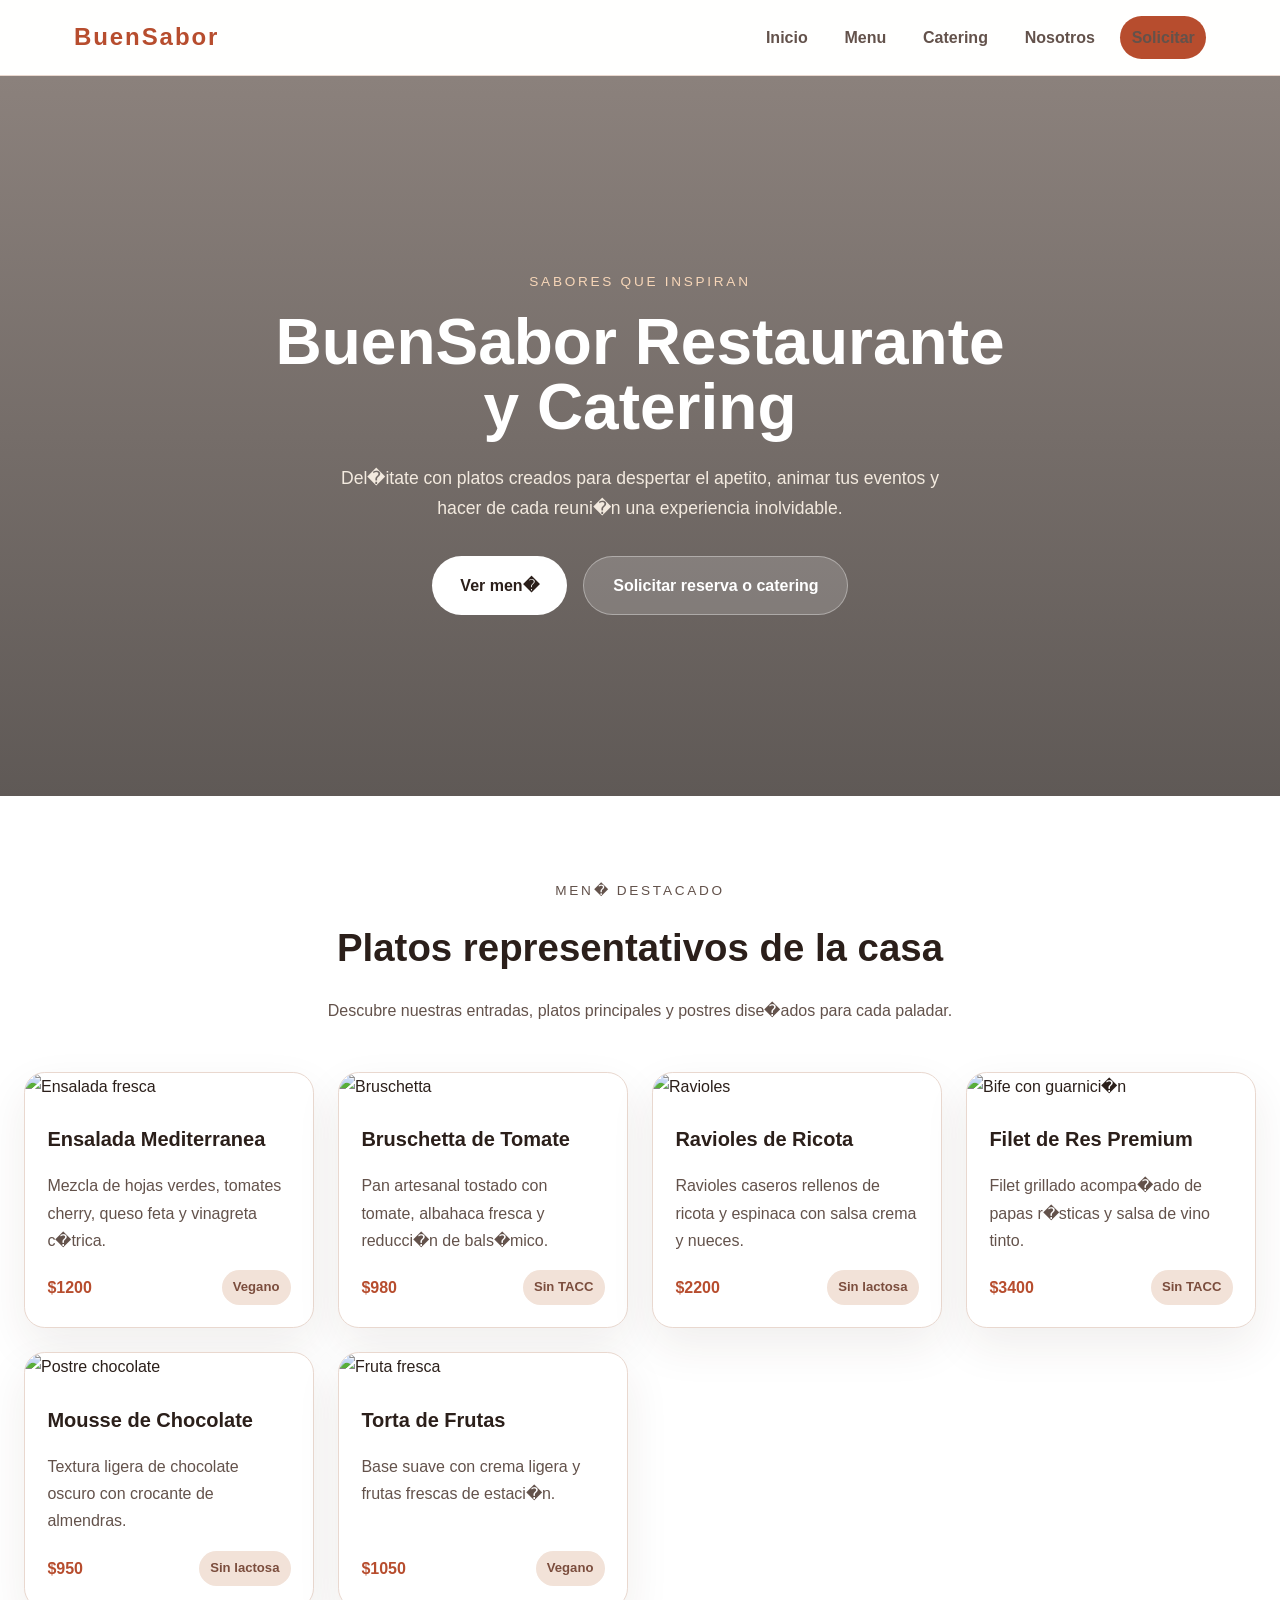
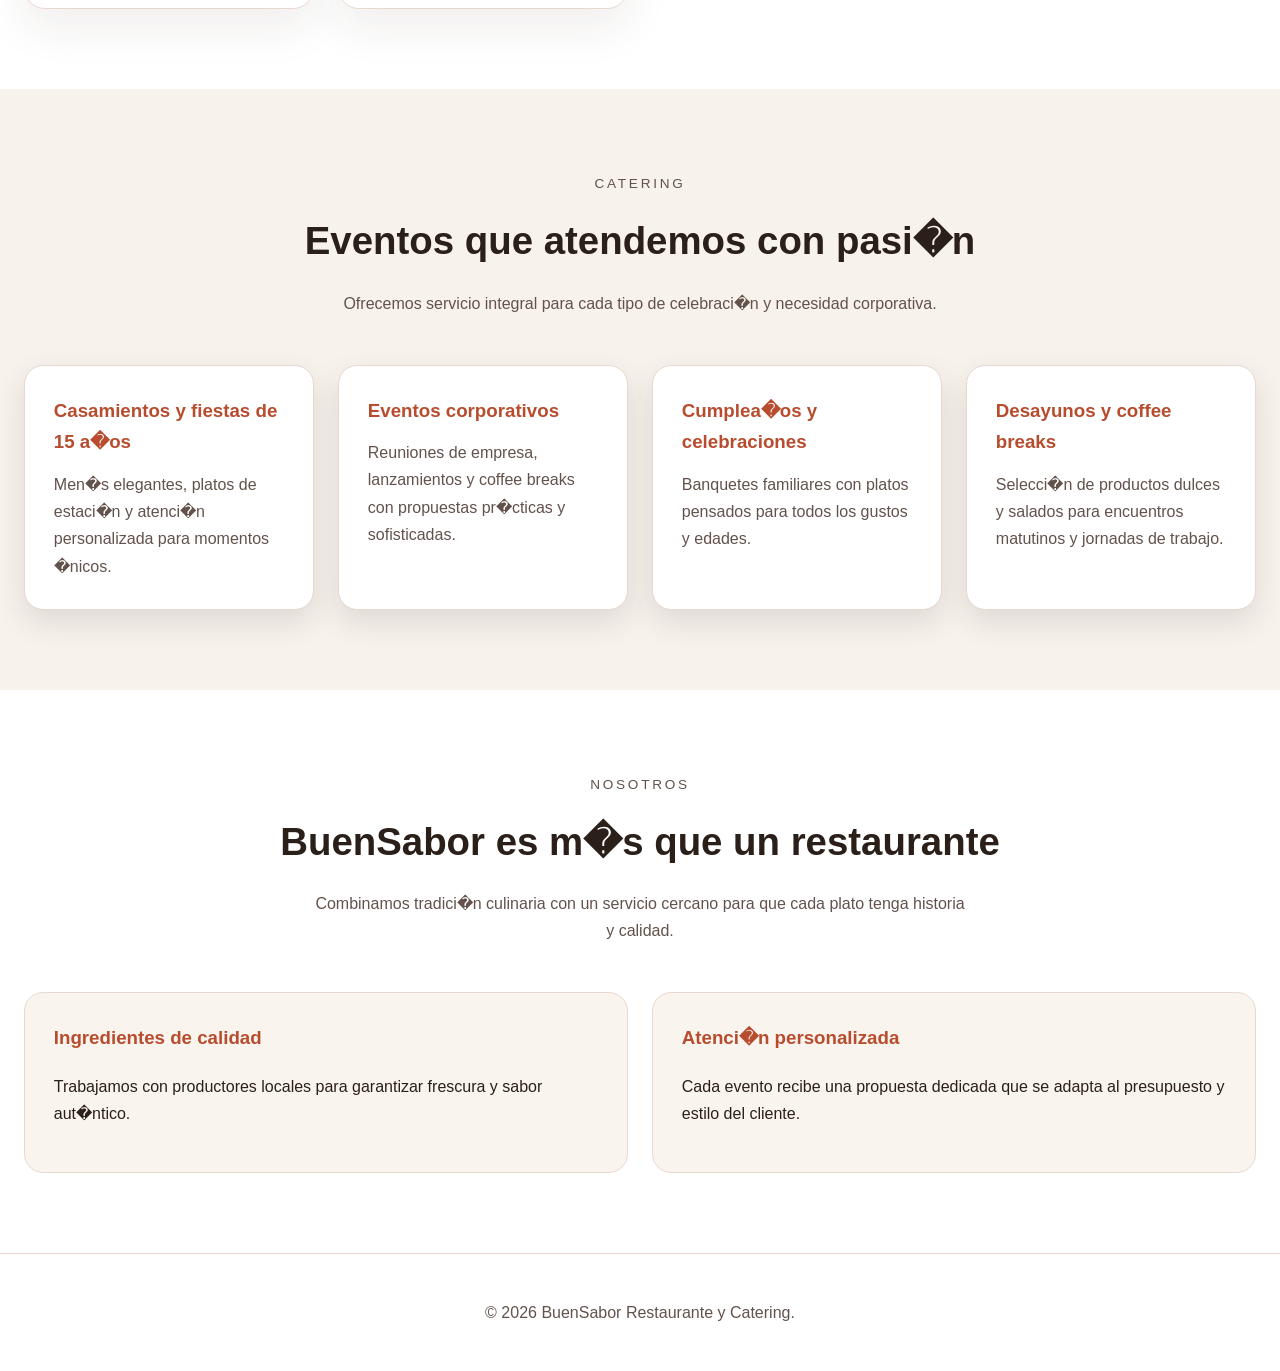
==== index.html @ 1d036498 "construir pagina principal del sitio buen sabor" ====
<!DOCTYPE html>
<html lang="es">
  <head>
    <meta charset="UTF-8" />
    <meta name="viewport" content="width=device-width, initial-scale=1.0" />
    <title>BuenSabor | Restaurante y Catering</title>
    <link rel="stylesheet" href="styles.css" />
  </head>
  <body>
    <header class="site-header" id="inicio">
      <div class="header-inner">
        <div class="logo">BuenSabor</div>
        <nav class="main-nav">
          <a href="#inicio">Inicio</a>
          <a href="#menu">Menu</a>
          <a href="#catering">Catering</a>
          <a href="#nosotros">Nosotros</a>
          <a class="btn-link" href="solicitud.html">Solicitar</a>
        </nav>
      </div>
    </header>

    <main>
      <section class="hero">
        <div class="hero-overlay"></div>
        <div class="hero-content">
          <p class="eyebrow">Sabores que inspiran</p>
          <h1>BuenSabor Restaurante y Catering</h1>
          <p class="hero-text">
            Del�itate con platos creados para despertar el apetito, animar tus eventos y
            hacer de cada reuni�n una experiencia inolvidable.
          </p>
          <div class="hero-actions">
            <a class="btn btn-primary" href="#menu">Ver men�</a>
            <a class="btn btn-secondary" href="solicitud.html">Solicitar reserva o catering</a>
          </div>
        </div>
      </section>

      <section id="menu" class="section section-menu">
        <div class="section-header">
          <p class="eyebrow">Men� Destacado</p>
          <h2>Platos representativos de la casa</h2>
          <p>Descubre nuestras entradas, platos principales y postres dise�ados para cada paladar.</p>
        </div>

        <div class="dish-grid">
          <article class="dish-card">
            <img src="https://images.unsplash.com/photo-1551218808-94e220e084d2?auto=format&fit=crop&w=800&q=80" alt="Ensalada fresca" />
            <div class="dish-info">
              <h3>Ensalada Mediterranea</h3>
              <p>Mezcla de hojas verdes, tomates cherry, queso feta y vinagreta c�trica.</p>
              <div class="dish-footer">
                <span class="price">$1200</span>
                <span class="badge">Vegano</span>
              </div>
            </div>
          </article>

          <article class="dish-card">
            <img src="https://images.unsplash.com/photo-1504674900247-0877df9cc836?auto=format&fit=crop&w=800&q=80" alt="Bruschetta" />
            <div class="dish-info">
              <h3>Bruschetta de Tomate</h3>
              <p>Pan artesanal tostado con tomate, albahaca fresca y reducci�n de bals�mico.</p>
              <div class="dish-footer">
                <span class="price">$980</span>
                <span class="badge">Sin TACC</span>
              </div>
            </div>
          </article>

          <article class="dish-card">
            <img src="https://images.unsplash.com/photo-1516684669134-de6d2c2f4ba5?auto=format&fit=crop&w=800&q=80" alt="Ravioles" />
            <div class="dish-info">
              <h3>Ravioles de Ricota</h3>
              <p>Ravioles caseros rellenos de ricota y espinaca con salsa crema y nueces.</p>
              <div class="dish-footer">
                <span class="price">$2200</span>
                <span class="badge">Sin lactosa</span>
              </div>
            </div>
          </article>

          <article class="dish-card">
            <img src="https://images.unsplash.com/photo-1522770179533-24471fcdba45?auto=format&fit=crop&w=800&q=80" alt="Bife con guarnici�n" />
            <div class="dish-info">
              <h3>Filet de Res Premium</h3>
              <p>Filet grillado acompa�ado de papas r�sticas y salsa de vino tinto.</p>
              <div class="dish-footer">
                <span class="price">$3400</span>
                <span class="badge">Sin TACC</span>
              </div>
            </div>
          </article>

          <article class="dish-card">
            <img src="https://images.unsplash.com/photo-1517248135467-4c7edcad34c4?auto=format&fit=crop&w=800&q=80" alt="Postre chocolate" />
            <div class="dish-info">
              <h3>Mousse de Chocolate</h3>
              <p>Textura ligera de chocolate oscuro con crocante de almendras.</p>
              <div class="dish-footer">
                <span class="price">$950</span>
                <span class="badge">Sin lactosa</span>
              </div>
            </div>
          </article>

          <article class="dish-card">
            <img src="https://images.unsplash.com/photo-1514516870925-5d0bf7d9d657?auto=format&fit=crop&w=800&q=80" alt="Fruta fresca" />
            <div class="dish-info">
              <h3>Torta de Frutas</h3>
              <p>Base suave con crema ligera y frutas frescas de estaci�n.</p>
              <div class="dish-footer">
                <span class="price">$1050</span>
                <span class="badge">Vegano</span>
              </div>
            </div>
          </article>
        </div>
      </section>

      <section id="catering" class="section section-catering">
        <div class="section-header">
          <p class="eyebrow">Catering</p>
          <h2>Eventos que atendemos con pasi�n</h2>
          <p>Ofrecemos servicio integral para cada tipo de celebraci�n y necesidad corporativa.</p>
        </div>

        <div class="event-grid">
          <article class="event-card">
            <h3>Casamientos y fiestas de 15 a�os</h3>
            <p>Men�s elegantes, platos de estaci�n y atenci�n personalizada para momentos �nicos.</p>
          </article>
          <article class="event-card">
            <h3>Eventos corporativos</h3>
            <p>Reuniones de empresa, lanzamientos y coffee breaks con propuestas pr�cticas y sofisticadas.</p>
          </article>
          <article class="event-card">
            <h3>Cumplea�os y celebraciones</h3>
            <p>Banquetes familiares con platos pensados para todos los gustos y edades.</p>
          </article>
          <article class="event-card">
            <h3>Desayunos y coffee breaks</h3>
            <p>Selecci�n de productos dulces y salados para encuentros matutinos y jornadas de trabajo.</p>
          </article>
        </div>
      </section>

      <section id="nosotros" class="section section-about">
        <div class="section-header">
          <p class="eyebrow">Nosotros</p>
          <h2>BuenSabor es m�s que un restaurante</h2>
          <p>Combinamos tradici�n culinaria con un servicio cercano para que cada plato tenga historia y calidad.</p>
        </div>
        <div class="about-grid">
          <div class="about-card">
            <h3>Ingredientes de calidad</h3>
            <p>Trabajamos con productores locales para garantizar frescura y sabor aut�ntico.</p>
          </div>
          <div class="about-card">
            <h3>Atenci�n personalizada</h3>
            <p>Cada evento recibe una propuesta dedicada que se adapta al presupuesto y estilo del cliente.</p>
          </div>
        </div>
      </section>
    </main>

    <footer class="site-footer">
      <p>&copy; 2026 BuenSabor Restaurante y Catering.</p>
    </footer>
  </body>
</html>
---- styles.css ----
:root {
  --bg: #f8f2ed;
  --surface: #ffffff;
  --text: #2b1f1a;
  --muted: #63524b;
  --primary: #b74d2e;
  --accent: #dfb590;
  --border: #e9d8cf;
  --shadow: rgba(43, 31, 25, 0.12);
  font-family: "Inter", "Segoe UI", Tahoma, Geneva, Verdana, sans-serif;
}

* {
  box-sizing: border-box;
}

html {
  scroll-behavior: smooth;
}

body {
  margin: 0;
  background: var(--bg);
  color: var(--text);
  line-height: 1.7;
}

img {
  width: 100%;
  display: block;
  border-radius: 1rem 1rem 0 0;
}

.site-header {
  background: rgba(255, 255, 255, 0.95);
  border-bottom: 1px solid var(--border);
  position: sticky;
  top: 0;
  z-index: 20;
}

.header-inner {
  max-width: 1180px;
  margin: 0 auto;
  padding: 1rem 1.5rem;
  display: flex;
  align-items: center;
  justify-content: space-between;
  gap: 1rem;
}

.logo {
  font-size: 1.5rem;
  font-weight: 800;
  letter-spacing: 0.08em;
  color: var(--primary);
}

.main-nav {
  display: flex;
  flex-wrap: wrap;
  gap: 0.9rem;
  align-items: center;
}

.main-nav a {
  color: var(--muted);
  text-decoration: none;
  font-weight: 600;
  padding: 0.5rem 0.7rem;
}

.main-nav a:hover,
.main-nav a:focus {
  color: var(--primary);
}

.btn-link {
  background: var(--primary);
  color: #fff;
  border-radius: 999px;
  padding: 0.65rem 1rem;
}

.hero {
  position: relative;
  min-height: 80vh;
  display: flex;
  align-items: center;
  background-image: url('https://images.unsplash.com/photo-1504674900247-0877df9cc836?auto=format&fit=crop&w=1400&q=80');
  background-size: cover;
  background-position: center;
  color: #fff;
}

.hero-overlay {
  position: absolute;
  inset: 0;
  background: linear-gradient(180deg, rgba(31, 17, 12, 0.5), rgba(13, 7, 5, 0.65));
}

.hero-content {
  position: relative;
  max-width: 780px;
  margin: 0 auto;
  padding: 4rem 1.5rem;
  text-align: center;
}

.eyebrow {
  display: inline-block;
  margin-bottom: 1rem;
  color: #f7d6b8;
  letter-spacing: 0.2em;
  text-transform: uppercase;
  font-size: 0.85rem;
}

.hero h1 {
  font-size: clamp(2.8rem, 5vw, 4.5rem);
  margin: 0;
  line-height: 1.02;
}

.hero-text {
  margin: 1.5rem auto 2rem;
  max-width: 640px;
  font-size: 1.1rem;
  color: #f3eadf;
}

.hero-actions {
  display: flex;
  flex-wrap: wrap;
  justify-content: center;
  gap: 1rem;
}

.btn {
  display: inline-flex;
  align-items: center;
  justify-content: center;
  padding: 0.95rem 1.8rem;
  border-radius: 999px;
  text-decoration: none;
  font-weight: 700;
  transition: transform 0.2s ease, box-shadow 0.2s ease;
}

.btn:hover {
  transform: translateY(-2px);
  box-shadow: 0 18px 40px rgba(0, 0, 0, 0.18);
}

.btn-primary {
  background: #fff;
  color: var(--text);
}

.btn-secondary {
  background: rgba(255, 255, 255, 0.16);
  color: #fff;
  border: 1px solid rgba(255, 255, 255, 0.35);
}

.section {
  padding: 5rem 1.5rem;
}

.section-header {
  max-width: 760px;
  margin: 0 auto 3rem;
  text-align: center;
}

.section-header h2 {
  font-size: 2.4rem;
  margin: 0.75rem 0 1rem;
}

.section-header p {
  color: var(--muted);
  max-width: 660px;
  margin: 0 auto;
}

.section-menu {
  background: #fff;
}

.dish-grid,
.event-grid,
.about-grid {
  display: grid;
  gap: 1.5rem;
}

.dish-grid {
  grid-template-columns: repeat(auto-fit, minmax(260px, 1fr));
}

.dish-card {
  background: #fff;
  border: 1px solid var(--border);
  border-radius: 1.3rem;
  overflow: hidden;
  box-shadow: 0 18px 45px rgba(70, 40, 20, 0.08);
  display: flex;
  flex-direction: column;
}

.dish-info {
  padding: 1.4rem;
  flex: 1;
  display: flex;
  flex-direction: column;
  gap: 1rem;
}

.dish-info h3 {
  margin: 0;
  font-size: 1.25rem;
  color: var(--text);
}

.dish-info p {
  margin: 0;
  color: var(--muted);
  flex: 1;
}

.dish-footer {
  display: flex;
  justify-content: space-between;
  align-items: center;
  gap: 0.75rem;
  flex-wrap: wrap;
}

.price {
  font-weight: 800;
  color: var(--primary);
}

.badge {
  background: #f2e2d8;
  color: #7b4d3d;
  padding: 0.4rem 0.7rem;
  border-radius: 999px;
  font-size: 0.82rem;
  font-weight: 700;
}

.section-catering {
  background: #f8f2ed;
}

.event-grid {
  grid-template-columns: repeat(auto-fit, minmax(240px, 1fr));
}

.event-card {
  padding: 1.8rem;
  border-radius: 1.2rem;
  background: #fff;
  border: 1px solid var(--border);
  box-shadow: 0 12px 30px var(--shadow);
}

.event-card h3 {
  margin: 0 0 0.8rem;
  color: var(--primary);
}

.event-card p {
  margin: 0;
  color: var(--muted);
}

.section-about {
  background: #fff;
}

.about-grid {
  grid-template-columns: repeat(auto-fit, minmax(260px, 1fr));
}

.about-card {
  padding: 1.8rem;
  background: #faf4ee;
  border: 1px solid var(--border);
  border-radius: 1.2rem;
}

.about-card h3 {
  margin-top: 0;
  color: var(--primary);
}

.site-footer {
  text-align: center;
  padding: 1.8rem 1.5rem;
  background: #fff;
  border-top: 1px solid var(--border);
  color: var(--muted);
}

@media (max-width: 900px) {
  .hero {
    min-height: 70vh;
  }

  .hero-content {
    padding-top: 3rem;
  }
}

@media (max-width: 720px) {
  .header-inner {
    flex-direction: column;
    align-items: flex-start;
  }

  .main-nav {
    justify-content: flex-start;
  }

  .hero-actions {
    flex-direction: column;
  }
}
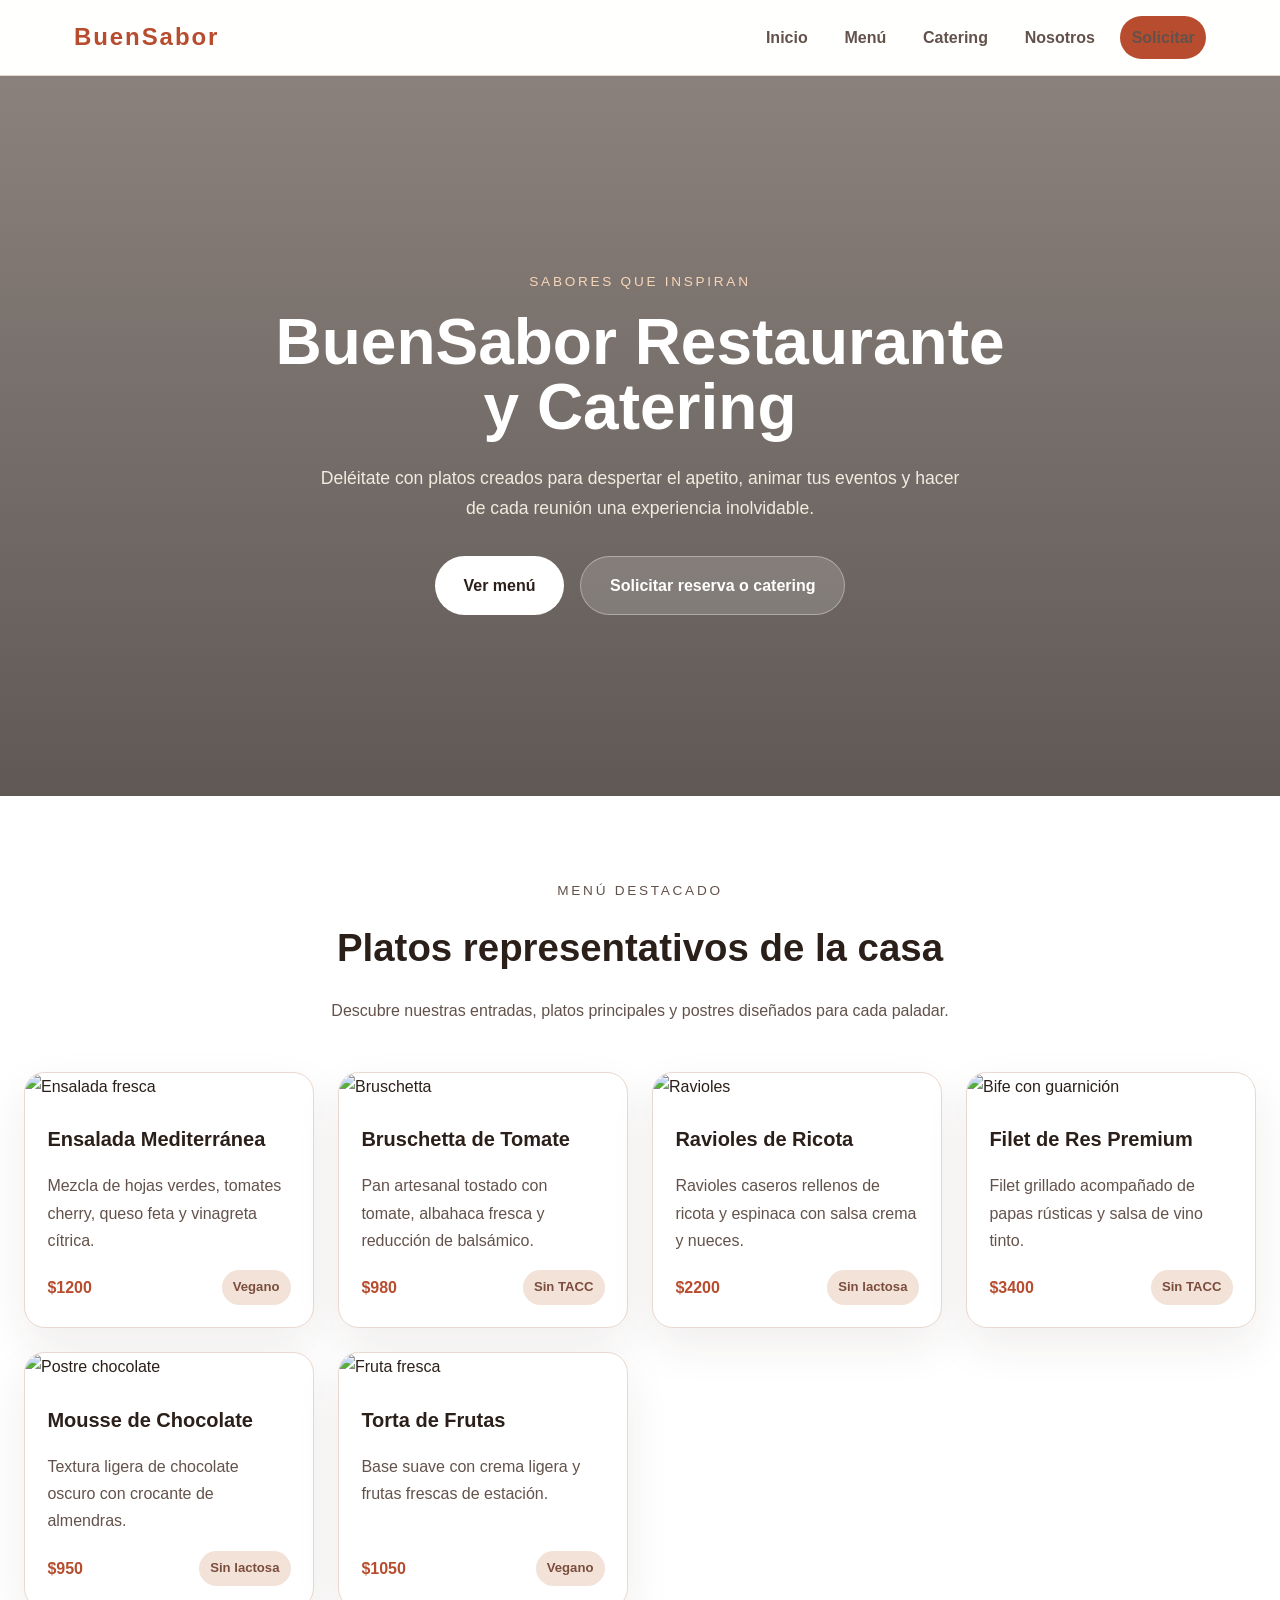
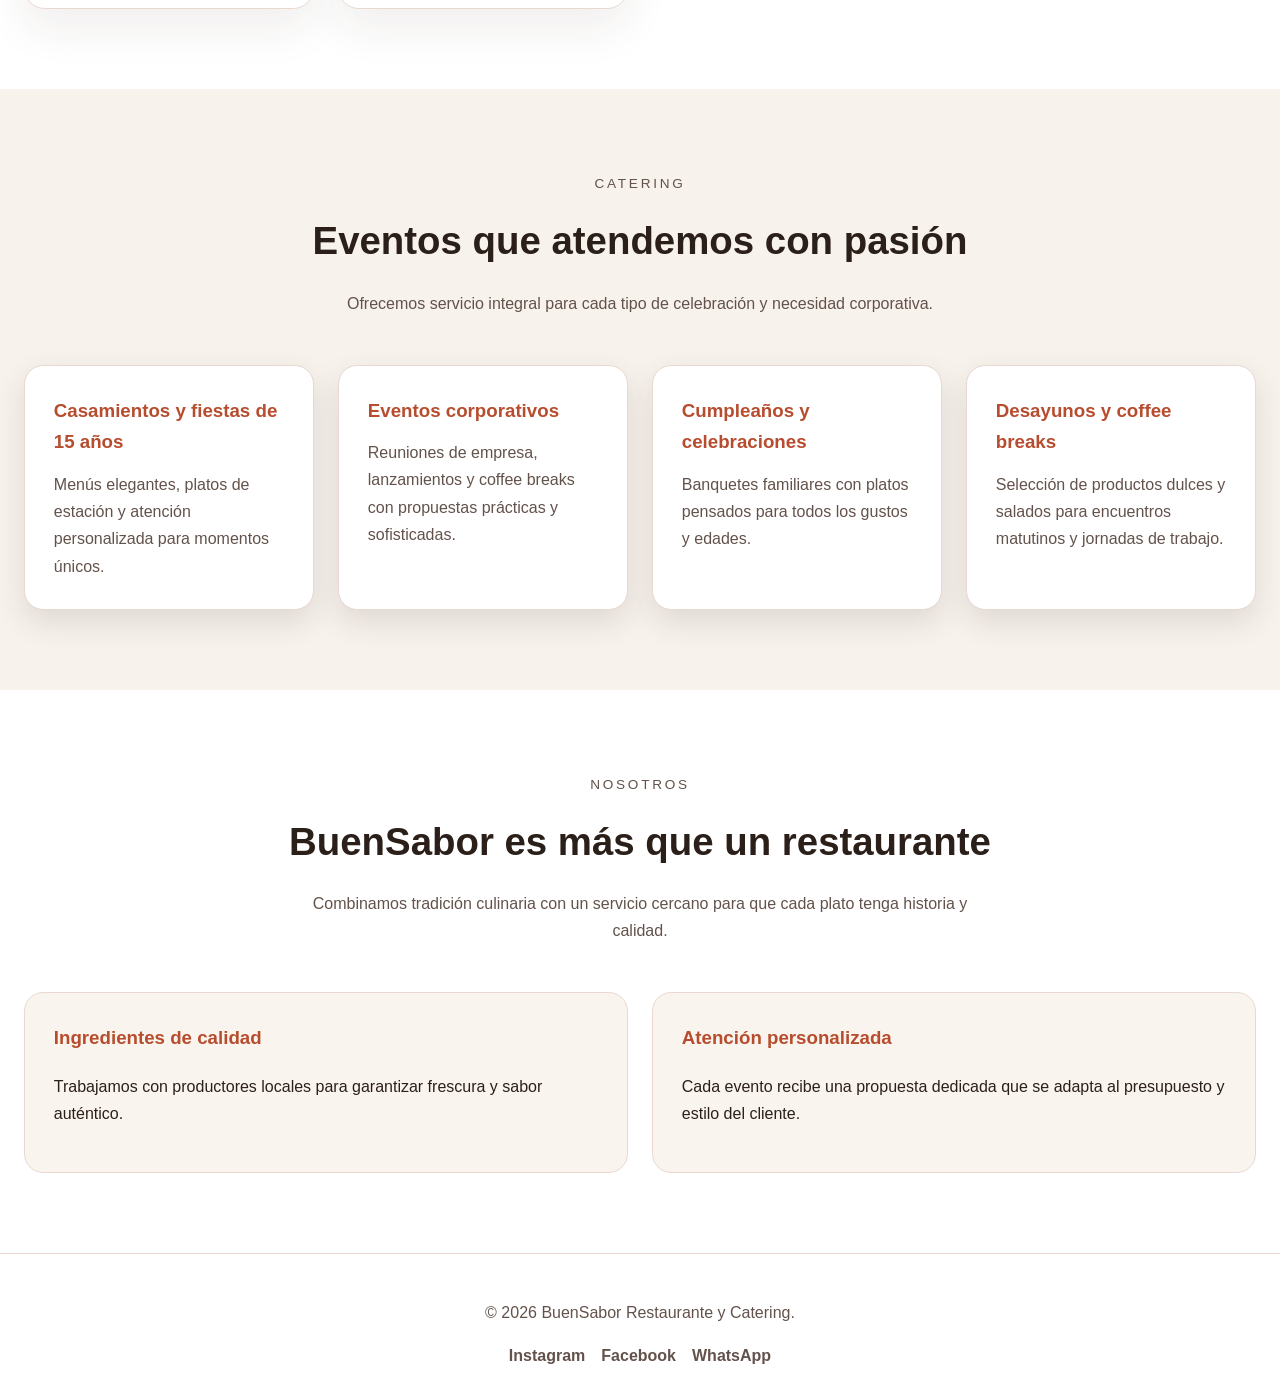
==== commit 09d14962: "mejora visual y enlaces" ====
--- a/index.html
+++ b/index.html
@@ -12,7 +12,7 @@
         <div class="logo">BuenSabor</div>
         <nav class="main-nav">
           <a href="#inicio">Inicio</a>
-          <a href="#menu">Menu</a>
+          <a href="#menu">Menú</a>
           <a href="#catering">Catering</a>
           <a href="#nosotros">Nosotros</a>
           <a class="btn-link" href="solicitud.html">Solicitar</a>
@@ -27,11 +27,11 @@
           <p class="eyebrow">Sabores que inspiran</p>
           <h1>BuenSabor Restaurante y Catering</h1>
           <p class="hero-text">
-            Del�itate con platos creados para despertar el apetito, animar tus eventos y
-            hacer de cada reuni�n una experiencia inolvidable.
+            Deléitate con platos creados para despertar el apetito, animar tus eventos y
+            hacer de cada reunión una experiencia inolvidable.
           </p>
           <div class="hero-actions">
-            <a class="btn btn-primary" href="#menu">Ver men�</a>
+            <a class="btn btn-primary" href="#menu">Ver menú</a>
             <a class="btn btn-secondary" href="solicitud.html">Solicitar reserva o catering</a>
           </div>
         </div>
@@ -39,17 +39,17 @@
 
       <section id="menu" class="section section-menu">
         <div class="section-header">
-          <p class="eyebrow">Men� Destacado</p>
+          <p class="eyebrow">Menú Destacado</p>
           <h2>Platos representativos de la casa</h2>
-          <p>Descubre nuestras entradas, platos principales y postres dise�ados para cada paladar.</p>
+          <p>Descubre nuestras entradas, platos principales y postres diseñados para cada paladar.</p>
         </div>
 
         <div class="dish-grid">
           <article class="dish-card">
             <img src="https://images.unsplash.com/photo-1551218808-94e220e084d2?auto=format&fit=crop&w=800&q=80" alt="Ensalada fresca" />
             <div class="dish-info">
-              <h3>Ensalada Mediterranea</h3>
-              <p>Mezcla de hojas verdes, tomates cherry, queso feta y vinagreta c�trica.</p>
+              <h3>Ensalada Mediterránea</h3>
+              <p>Mezcla de hojas verdes, tomates cherry, queso feta y vinagreta cítrica.</p>
               <div class="dish-footer">
                 <span class="price">$1200</span>
                 <span class="badge">Vegano</span>
@@ -61,7 +61,7 @@
             <img src="https://images.unsplash.com/photo-1504674900247-0877df9cc836?auto=format&fit=crop&w=800&q=80" alt="Bruschetta" />
             <div class="dish-info">
               <h3>Bruschetta de Tomate</h3>
-              <p>Pan artesanal tostado con tomate, albahaca fresca y reducci�n de bals�mico.</p>
+              <p>Pan artesanal tostado con tomate, albahaca fresca y reducción de balsámico.</p>
               <div class="dish-footer">
                 <span class="price">$980</span>
                 <span class="badge">Sin TACC</span>
@@ -82,10 +82,10 @@
           </article>
 
           <article class="dish-card">
-            <img src="https://images.unsplash.com/photo-1522770179533-24471fcdba45?auto=format&fit=crop&w=800&q=80" alt="Bife con guarnici�n" />
+            <img src="https://images.unsplash.com/photo-1522770179533-24471fcdba45?auto=format&fit=crop&w=800&q=80" alt="Bife con guarnición" />
             <div class="dish-info">
               <h3>Filet de Res Premium</h3>
-              <p>Filet grillado acompa�ado de papas r�sticas y salsa de vino tinto.</p>
+              <p>Filet grillado acompañado de papas rústicas y salsa de vino tinto.</p>
               <div class="dish-footer">
                 <span class="price">$3400</span>
                 <span class="badge">Sin TACC</span>
@@ -109,7 +109,7 @@
             <img src="https://images.unsplash.com/photo-1514516870925-5d0bf7d9d657?auto=format&fit=crop&w=800&q=80" alt="Fruta fresca" />
             <div class="dish-info">
               <h3>Torta de Frutas</h3>
-              <p>Base suave con crema ligera y frutas frescas de estaci�n.</p>
+              <p>Base suave con crema ligera y frutas frescas de estación.</p>
               <div class="dish-footer">
                 <span class="price">$1050</span>
                 <span class="badge">Vegano</span>
@@ -122,26 +122,25 @@
       <section id="catering" class="section section-catering">
         <div class="section-header">
           <p class="eyebrow">Catering</p>
-          <h2>Eventos que atendemos con pasi�n</h2>
-          <p>Ofrecemos servicio integral para cada tipo de celebraci�n y necesidad corporativa.</p>
+          <h2>Eventos que atendemos con pasión</h2>
+          <p>Ofrecemos servicio integral para cada tipo de celebración y necesidad corporativa.</p>
         </div>
-
         <div class="event-grid">
           <article class="event-card">
-            <h3>Casamientos y fiestas de 15 a�os</h3>
-            <p>Men�s elegantes, platos de estaci�n y atenci�n personalizada para momentos �nicos.</p>
+            <h3>Casamientos y fiestas de 15 años</h3>
+            <p>Menús elegantes, platos de estación y atención personalizada para momentos únicos.</p>
           </article>
           <article class="event-card">
             <h3>Eventos corporativos</h3>
-            <p>Reuniones de empresa, lanzamientos y coffee breaks con propuestas pr�cticas y sofisticadas.</p>
+            <p>Reuniones de empresa, lanzamientos y coffee breaks con propuestas prácticas y sofisticadas.</p>
           </article>
           <article class="event-card">
-            <h3>Cumplea�os y celebraciones</h3>
+            <h3>Cumpleaños y celebraciones</h3>
             <p>Banquetes familiares con platos pensados para todos los gustos y edades.</p>
           </article>
           <article class="event-card">
             <h3>Desayunos y coffee breaks</h3>
-            <p>Selecci�n de productos dulces y salados para encuentros matutinos y jornadas de trabajo.</p>
+            <p>Selección de productos dulces y salados para encuentros matutinos y jornadas de trabajo.</p>
           </article>
         </div>
       </section>
@@ -149,16 +148,16 @@
       <section id="nosotros" class="section section-about">
         <div class="section-header">
           <p class="eyebrow">Nosotros</p>
-          <h2>BuenSabor es m�s que un restaurante</h2>
-          <p>Combinamos tradici�n culinaria con un servicio cercano para que cada plato tenga historia y calidad.</p>
+          <h2>BuenSabor es más que un restaurante</h2>
+          <p>Combinamos tradición culinaria con un servicio cercano para que cada plato tenga historia y calidad.</p>
         </div>
         <div class="about-grid">
           <div class="about-card">
             <h3>Ingredientes de calidad</h3>
-            <p>Trabajamos con productores locales para garantizar frescura y sabor aut�ntico.</p>
+            <p>Trabajamos con productores locales para garantizar frescura y sabor auténtico.</p>
           </div>
           <div class="about-card">
-            <h3>Atenci�n personalizada</h3>
+            <h3>Atención personalizada</h3>
             <p>Cada evento recibe una propuesta dedicada que se adapta al presupuesto y estilo del cliente.</p>
           </div>
         </div>
@@ -167,6 +166,11 @@
 
     <footer class="site-footer">
       <p>&copy; 2026 BuenSabor Restaurante y Catering.</p>
+      <div class="social-links">
+        <a href="#">Instagram</a>
+        <a href="#">Facebook</a>
+        <a href="#">WhatsApp</a>
+      </div>
     </footer>
   </body>
 </html>
--- a/styles.css
+++ b/styles.css
@@ -305,6 +305,24 @@
   color: var(--muted);
 }
 
+.social-links {
+  margin-top: 1rem;
+  display: flex;
+  justify-content: center;
+  gap: 1rem;
+  flex-wrap: wrap;
+}
+
+.social-links a {
+  color: var(--muted);
+  text-decoration: none;
+  font-weight: 700;
+}
+
+.social-links a:hover {
+  color: var(--primary);
+}
+
 @media (max-width: 900px) {
   .hero {
     min-height: 70vh;
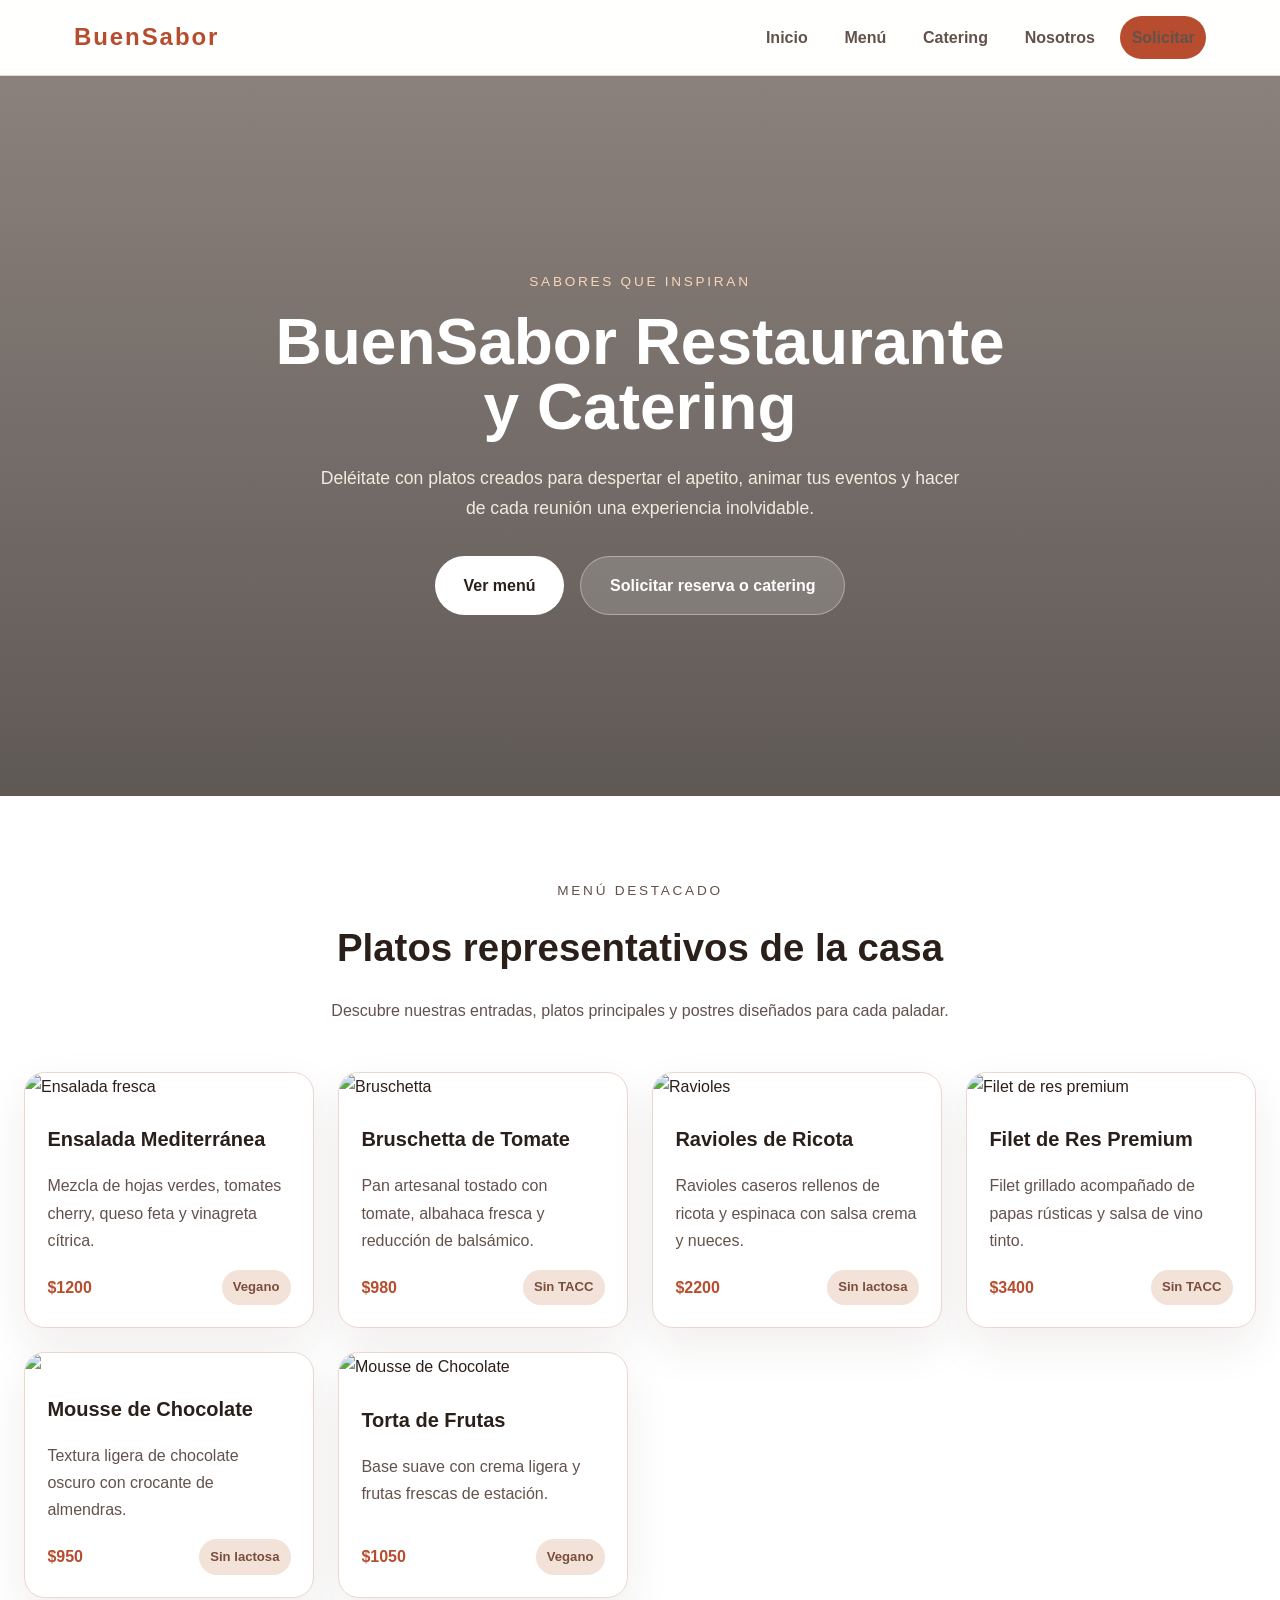
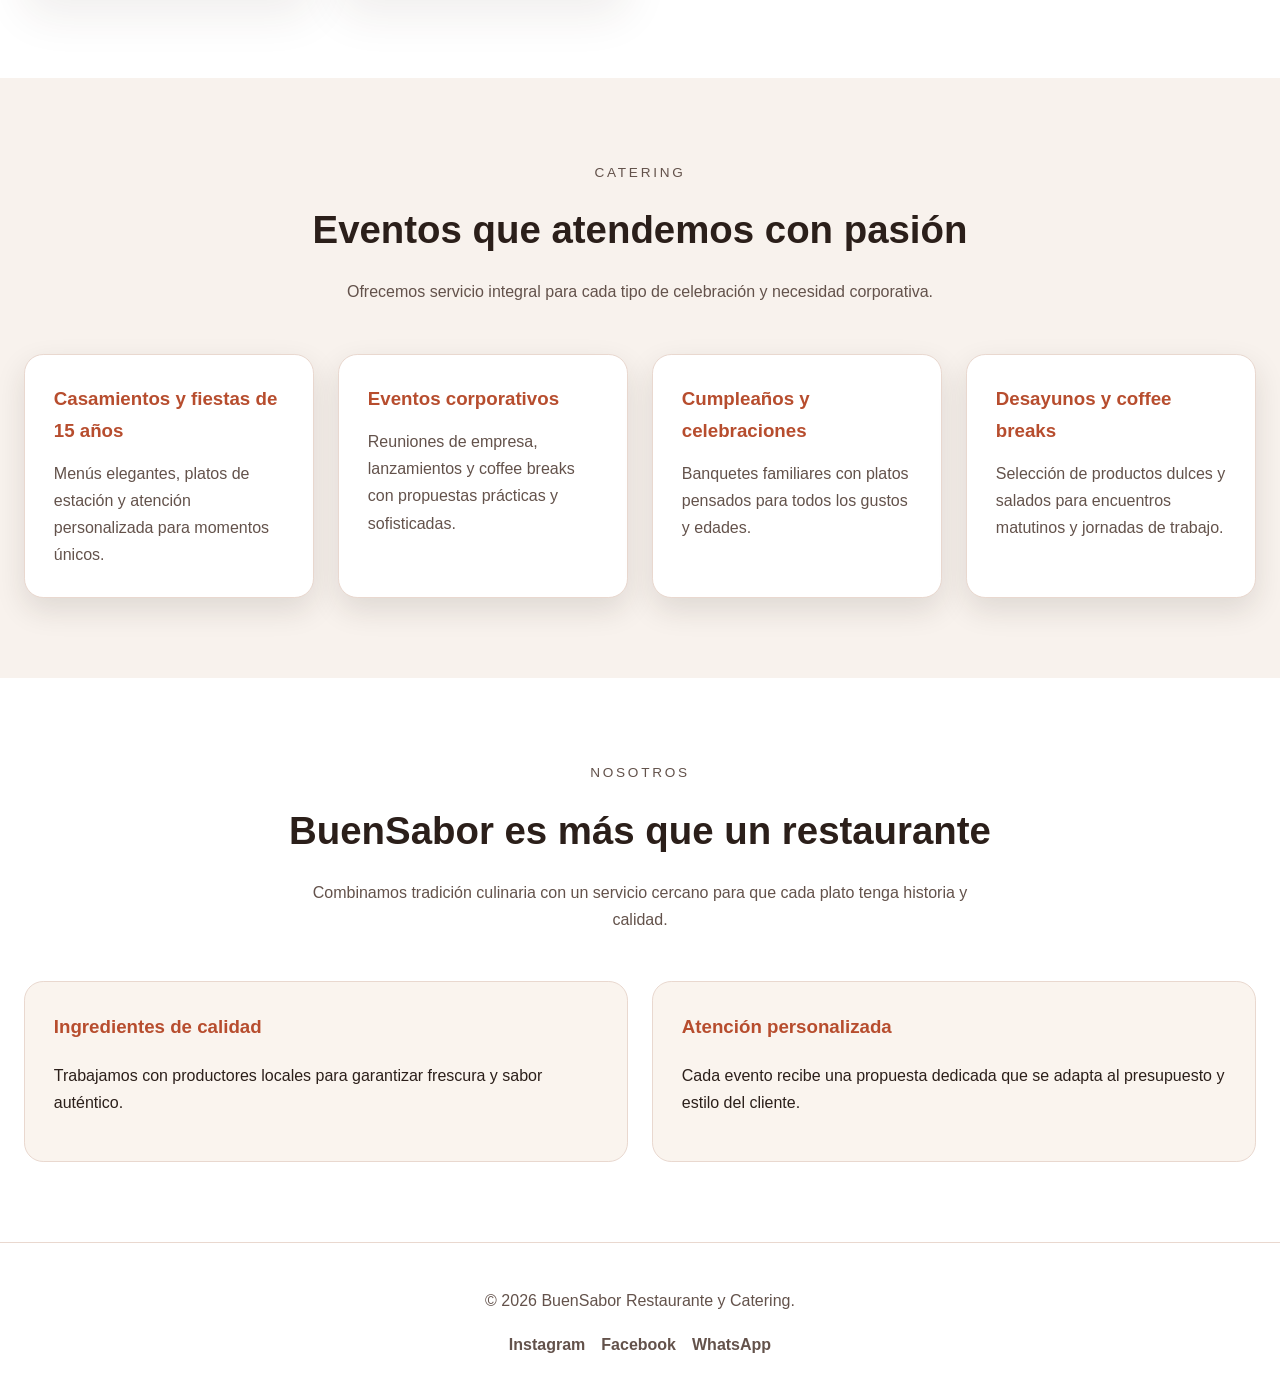
==== commit c98b8447: "validacion 2" ====
--- a/index.html
+++ b/index.html
@@ -82,7 +82,7 @@
           </article>
 
           <article class="dish-card">
-            <img src="https://images.unsplash.com/photo-1522770179533-24471fcdba45?auto=format&fit=crop&w=800&q=80" alt="Bife con guarnición" />
+            <img src="https://images.unsplash.com/photo-1555992336-03a23c1ab2d3?auto=format&fit=crop&w=800&q=80" alt="Filet de res premium" />
             <div class="dish-info">
               <h3>Filet de Res Premium</h3>
               <p>Filet grillado acompañado de papas rústicas y salsa de vino tinto.</p>
@@ -94,7 +94,7 @@
           </article>
 
           <article class="dish-card">
-            <img src="https://images.unsplash.com/photo-1517248135467-4c7edcad34c4?auto=format&fit=crop&w=800&q=80" alt="Postre chocolate" />
+            <img src="https://www.recetasnestlecam.com/recetas/mousse-de-chocolate" />
             <div class="dish-info">
               <h3>Mousse de Chocolate</h3>
               <p>Textura ligera de chocolate oscuro con crocante de almendras.</p>
@@ -106,7 +106,7 @@
           </article>
 
           <article class="dish-card">
-            <img src="https://images.unsplash.com/photo-1514516870925-5d0bf7d9d657?auto=format&fit=crop&w=800&q=80" alt="Fruta fresca" />
+            <img src="https://images.unsplash.com/photo-1599785209799-11a8b6a09474?auto=format&fit=crop&w=800&q=80" alt="Mousse de Chocolate" />
             <div class="dish-info">
               <h3>Torta de Frutas</h3>
               <p>Base suave con crema ligera y frutas frescas de estación.</p>
--- a/styles.css
+++ b/styles.css
@@ -347,3 +347,245 @@
     flex-direction: column;
   }
 }
+
+/* Estilos para solicitud.html */
+.request-page {
+  background: #f7f1eb;
+}
+
+.section-form {
+  max-width: 780px;
+  margin: 0 auto;
+  padding: 3rem 1.5rem 5rem;
+}
+
+.request-form {
+  display: grid;
+  gap: 2rem;
+  max-width: 750px;
+  margin: 0 auto;
+}
+
+.form-section {
+  background: #ffffff;
+  border: 1px solid rgba(183, 77, 46, 0.15);
+  border-radius: 1.4rem;
+  padding: 2rem;
+  box-shadow: 0 18px 35px rgba(80, 50, 30, 0.08);
+}
+
+.form-section:nth-child(odd) {
+  background: #fbf5ef;
+}
+
+.form-section:nth-child(even) {
+  background: #ffffff;
+}
+
+.form-section .section-title {
+  margin-bottom: 1.8rem;
+}
+
+.section-title {
+  display: flex;
+  flex-wrap: wrap;
+  align-items: baseline;
+  gap: 1rem;
+  margin-bottom: 1.5rem;
+}
+
+.section-title span {
+  color: var(--primary);
+  font-weight: 700;
+  text-transform: uppercase;
+  letter-spacing: 0.15em;
+  font-size: 0.8rem;
+}
+
+.section-title h3 {
+  margin: 0;
+  font-size: 1.5rem;
+}
+
+.field-grid {
+  display: grid;
+  grid-template-columns: repeat(auto-fit, minmax(240px, 1fr));
+  gap: 1.2rem;
+}
+
+.field {
+  display: flex;
+  flex-direction: column;
+  gap: 0.65rem;
+}
+
+.field label {
+  display: flex;
+  align-items: center;
+  gap: 0.75rem;
+}
+
+.required {
+  color: #c44d2c;
+  margin-left: 0.2rem;
+}
+
+.field input[type="text"],
+.field input[type="email"],
+.field input[type="tel"],
+.field input[type="date"],
+.field input[type="time"],
+.field input[type="number"],
+.field select,
+.field textarea {
+  border: 1px solid var(--border);
+  border-radius: 0.85rem;
+  padding: 0.95rem 1rem;
+  font: inherit;
+  width: 100%;
+  background: #fff;
+  transition: border-color 0.2s ease, box-shadow 0.2s ease;
+}
+
+.field input[type="text"]:focus,
+.field input[type="email"]:focus,
+.field input[type="tel"]:focus,
+.field input[type="date"]:focus,
+.field input[type="time"]:focus,
+.field input[type="number"]:focus,
+.field select:focus,
+.field textarea:focus {
+  outline: none;
+  border-color: var(--primary);
+  box-shadow: 0 0 0 4px rgba(183, 77, 46, 0.12);
+}
+
+.campo-error {
+  border-color: #d9554d !important;
+  box-shadow: 0 0 0 4px rgba(217, 85, 77, 0.15) !important;
+}
+
+.campo-ok {
+  border-color: #4b9a57 !important;
+  box-shadow: 0 0 0 4px rgba(75, 154, 87, 0.15) !important;
+}
+
+.field textarea {
+  min-height: 120px;
+  resize: vertical;
+}
+
+.radio-group,
+.checkbox-grid {
+  display: grid;
+  gap: 0.9rem;
+}
+
+.radio-group label,
+.checkbox-grid label {
+  display: flex;
+  align-items: center;
+  gap: 0.75rem;
+  padding: 0.95rem 1rem;
+  border: 1px solid var(--border);
+  border-radius: 0.95rem;
+  background: #faf5f0;
+  font-weight: 600;
+}
+
+.checkbox-field {
+  flex-direction: row;
+  align-items: center;
+  gap: 1rem;
+}
+
+.checkbox-field input {
+  width: auto;
+}
+
+fieldset {
+  border: 1px solid rgba(183, 77, 46, 0.18);
+  border-radius: 1rem;
+  padding: 1rem 1.15rem 1.25rem;
+  margin: 0 0 1.25rem;
+  background: #fff8f4;
+}
+
+fieldset.invalid {
+  border-color: #d9554d;
+  box-shadow: 0 0 0 4px rgba(217, 85, 77, 0.12);
+}
+
+legend {
+  font-weight: 700;
+  margin-bottom: 0.75rem;
+  padding: 0 0.35rem;
+}
+
+.note {
+  font-size: 0.95rem;
+  color: var(--muted);
+}
+
+.hidden {
+  display: none !important;
+}
+
+.counter {
+  margin-top: 0.4rem;
+  font-size: 0.92rem;
+  color: var(--muted);
+}
+
+.field small {
+  color: var(--muted);
+}
+
+.form-actions {
+  display: flex;
+  flex-wrap: wrap;
+  gap: 1rem;
+  justify-content: center;
+  align-items: center;
+}
+
+.form-actions .btn {
+  min-width: 180px;
+  padding: 1rem 1.6rem;
+}
+
+.back-link {
+  text-align: center;
+}
+
+.back-link a {
+  color: var(--primary);
+  text-decoration: none;
+  font-weight: 700;
+}
+
+label .link-inline {
+  color: var(--primary);
+  text-decoration: underline;
+}
+
+@media (max-width: 860px) {
+  .section-form {
+    padding: 2rem 1rem 4rem;
+  }
+
+  .request-form {
+    gap: 1.5rem;
+  }
+}
+
+@media (max-width: 640px) {
+  .field-grid {
+    grid-template-columns: 1fr;
+  }
+
+  .radio-group label,
+  .checkbox-grid label {
+    padding: 0.85rem;
+  }
+}
